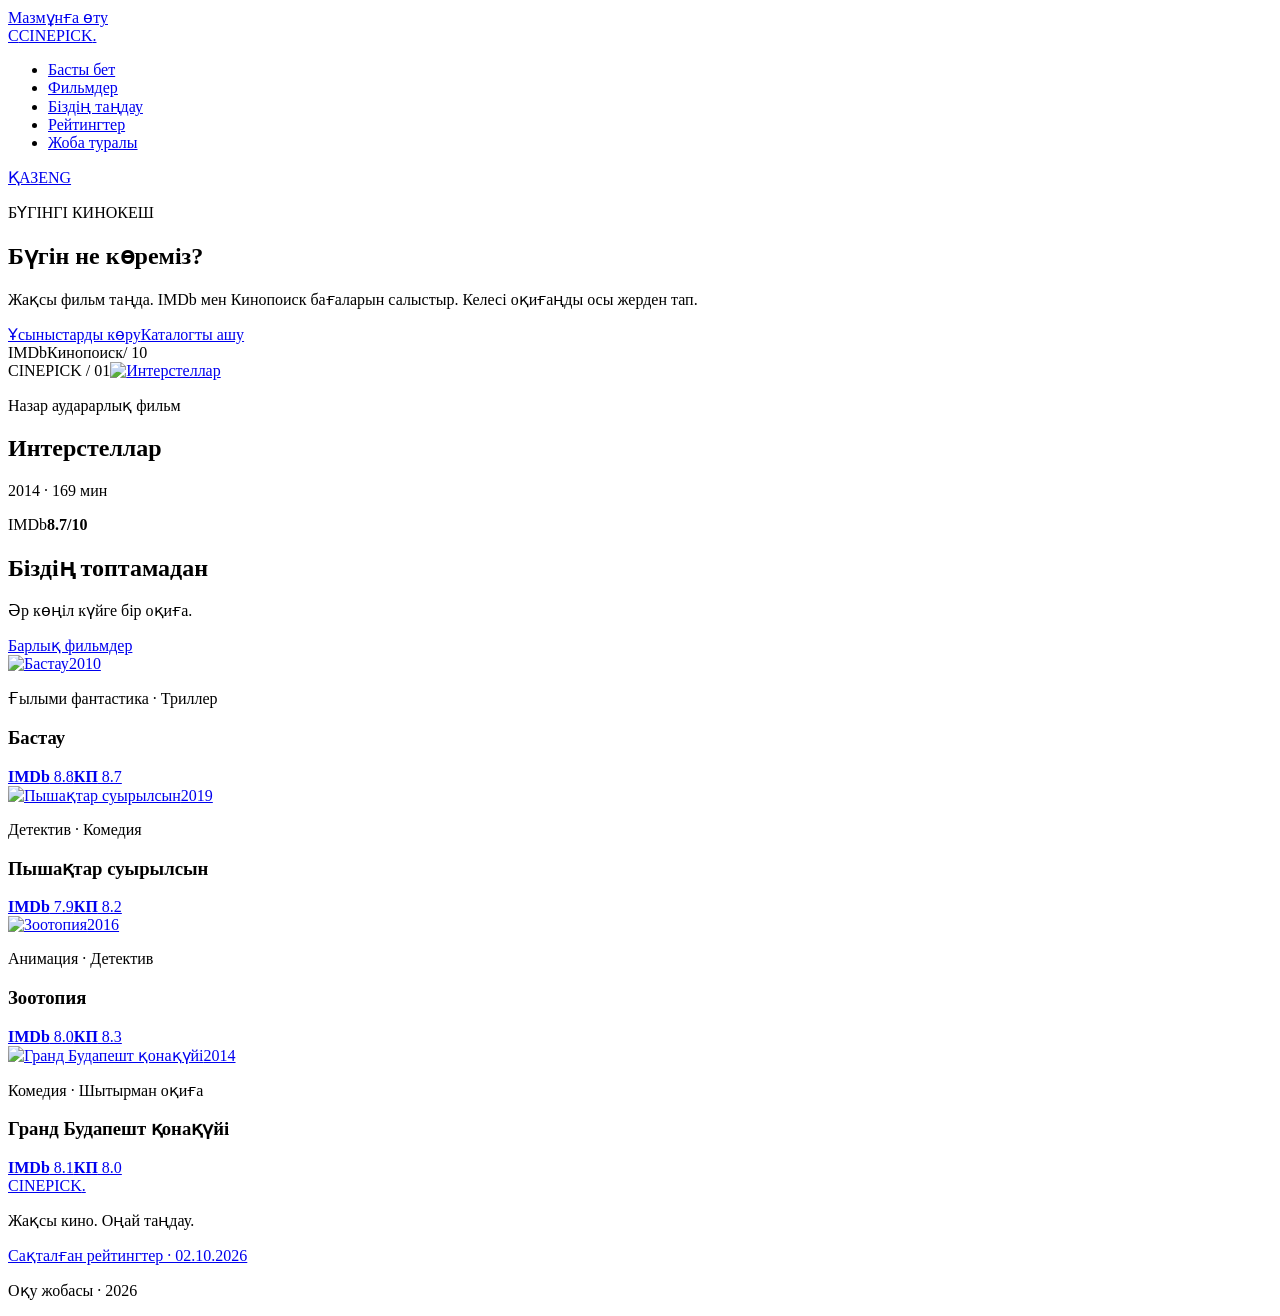
==== index.html @ 0476763d "index" ====
<!DOCTYPE html>
<html lang="kk" data-bs-theme="dark">
<head>
    <meta charset="UTF-8">
    <meta name="viewport" content="width=device-width, initial-scale=1.0">
    <meta name="description" content="Жақсы фильм таңда. IMDb мен Кинопоиск бағаларын салыстыр. Келесі оқиғаңды осы жерден тап.">
    <title>Басты бет — CinePick</title>
    <link rel="icon" type="image/svg+xml" href="data:image/svg+xml,%3Csvg xmlns=%22http://www.w3.org/2000/svg%22 viewBox=%220 0 40 40%22%3E%3Crect width=%2240%22 height=%2240%22 rx=%228%22 fill=%22%23f5cc3b%22/%3E%3Cpath d=%22M27 11H13v18h14M18 16h9M18 24h9%22 fill=%22none%22 stroke=%22%2314171b%22 stroke-width=%224%22/%3E%3C/svg%3E">
    <link rel="stylesheet" href="vendor/bootstrap.min.css">
    <link rel="stylesheet" href="css/style.css">
    <link rel="alternate" hreflang="kk" href="index.html">
    <link rel="alternate" hreflang="en" href="index-en.html">
</head>
<body>
    <a class="skip-link" href="#main">Мазмұнға өту</a>
    <header class="site-header">
        <nav class="container nav-shell" aria-label="Негізгі мәзір">
            <a class="brand" href="index.html"><span class="brand-symbol" aria-hidden="true">C</span>CINEPICK<span class="brand-dot">.</span></a>
            <ul class="nav-links">
                <li><a href="index.html" aria-current="page">Басты бет</a></li>
                    <li><a href="movies.html">Фильмдер</a></li>
                    <li><a href="picks.html">Біздің таңдау</a></li>
                    <li><a href="ratings.html">Рейтингтер</a></li>
                    <li><a href="about.html">Жоба туралы</a></li>
            </ul>
            <div class="language-switch" aria-label="Тіл"><a href="index.html" lang="kk" hreflang="kk" aria-current="true">ҚАЗ</a><a href="index-en.html" lang="en" hreflang="en">ENG</a></div>
        </nav>
    </header>
    <main id="main" class="container">
        <section class="home-hero row g-0 align-items-stretch">
            <div class="col-lg-6 hero-copy">
                <p class="eyebrow">БҮГІНГІ КИНОКЕШ</p><h1>Бүгін не көреміз?</h1><p class="hero-description">Жақсы фильм таңда. IMDb мен Кинопоиск бағаларын салыстыр. Келесі оқиғаңды осы жерден тап.</p>
                <div class="d-flex flex-wrap gap-3"><a class="btn btn-accent" href="picks.html">Ұсыныстарды көру</a><a class="btn btn-outline" href="movies.html">Каталогты ашу</a></div>
                <div class="hero-sources"><span class="imdb-word">IMDb</span><span class="separator"></span><span class="kp-word">Кинопоиск</span><span class="source-caption">/ 10</span></div>
            </div>
            <div class="col-lg-6 spotlight"><div class="spotlight-glow"></div><span class="vertical-note">CINEPICK / 01</span><a href="movies.html#film-tt0816692" class="spotlight-poster"><img src="assets/posters/tt0816692.jpg" alt="Интерстеллар" width="400" height="600"></a><div class="spotlight-caption"><div><p class="eyebrow">Назар аударарлық фильм</p><h2>Интерстеллар</h2><p>2014 · 169 мин</p></div><div class="spotlight-score"><span class="imdb-word">IMDb</span><strong>8.7<span>/10</span></strong></div></div></div>
        </section>
        <section class="section-space"><div class="section-heading"><div><h2>Біздің топтамадан</h2><p class="muted">Әр көңіл күйге бір оқиға.</p></div><a class="text-link" href="movies.html">Барлық фильмдер</a></div><div class="movie-grid home-grid"><article class="movie-card genre-scifi genre-thriller" id="film-tt1375666">
                <a class="poster-link" href="movies.html#film-tt1375666"><img src="assets/posters/tt1375666.jpg" alt="Бастау" width="400" height="600" loading="lazy"><span class="poster-year">2010</span></a>
                <div class="card-body">
                    <p class="movie-genre">Ғылыми фантастика · Триллер</p>
                    <h3>Бастау</h3>
                    <div class="card-ratings"><a href="https://www.imdb.com/title/tt1375666/" target="_blank" rel="noopener noreferrer"><b class="imdb-word">IMDb</b> 8.8</a><a href="https://www.kinopoisk.ru/film/447301/" target="_blank" rel="noopener noreferrer"><b class="kp-word">КП</b> 8.7</a></div>
                </div>
            </article><article class="movie-card genre-mystery genre-comedy" id="film-tt8946378">
                <a class="poster-link" href="movies.html#film-tt8946378"><img src="assets/posters/tt8946378.jpg" alt="Пышақтар суырылсын" width="400" height="600" loading="lazy"><span class="poster-year">2019</span></a>
                <div class="card-body">
                    <p class="movie-genre">Детектив · Комедия</p>
                    <h3>Пышақтар суырылсын</h3>
                    <div class="card-ratings"><a href="https://www.imdb.com/title/tt8946378/" target="_blank" rel="noopener noreferrer"><b class="imdb-word">IMDb</b> 7.9</a><a href="https://www.kinopoisk.ru/film/1188529/" target="_blank" rel="noopener noreferrer"><b class="kp-word">КП</b> 8.2</a></div>
                </div>
            </article><article class="movie-card genre-animation genre-mystery" id="film-tt2948356">
                <a class="poster-link" href="movies.html#film-tt2948356"><img src="assets/posters/tt2948356.jpg" alt="Зоотопия" width="400" height="600" loading="lazy"><span class="poster-year">2016</span></a>
                <div class="card-body">
                    <p class="movie-genre">Анимация · Детектив</p>
                    <h3>Зоотопия</h3>
                    <div class="card-ratings"><a href="https://www.imdb.com/title/tt2948356/" target="_blank" rel="noopener noreferrer"><b class="imdb-word">IMDb</b> 8.0</a><a href="https://www.kinopoisk.ru/film/775276/" target="_blank" rel="noopener noreferrer"><b class="kp-word">КП</b> 8.3</a></div>
                </div>
            </article><article class="movie-card genre-comedy genre-adventure" id="film-tt2278388">
                <a class="poster-link" href="movies.html#film-tt2278388"><img src="assets/posters/tt2278388.jpg" alt="Гранд Будапешт қонақүйі" width="400" height="600" loading="lazy"><span class="poster-year">2014</span></a>
                <div class="card-body">
                    <p class="movie-genre">Комедия · Шытырман оқиға</p>
                    <h3>Гранд Будапешт қонақүйі</h3>
                    <div class="card-ratings"><a href="https://www.imdb.com/title/tt2278388/" target="_blank" rel="noopener noreferrer"><b class="imdb-word">IMDb</b> 8.1</a><a href="https://www.kinopoisk.ru/film/683999/" target="_blank" rel="noopener noreferrer"><b class="kp-word">КП</b> 8.0</a></div>
                </div>
            </article></div></section>
    </main>
    <footer class="site-footer"><div class="container footer-inner"><div><a href="index.html" class="brand footer-brand">CINEPICK<span class="brand-dot">.</span></a><p>Жақсы кино. Оңай таңдау.</p></div><div class="footer-meta"><a href="about.html#sources">Сақталған рейтингтер · 02.10.2026</a><p>Оқу жобасы · 2026</p></div></div></footer>
</body>
</html>
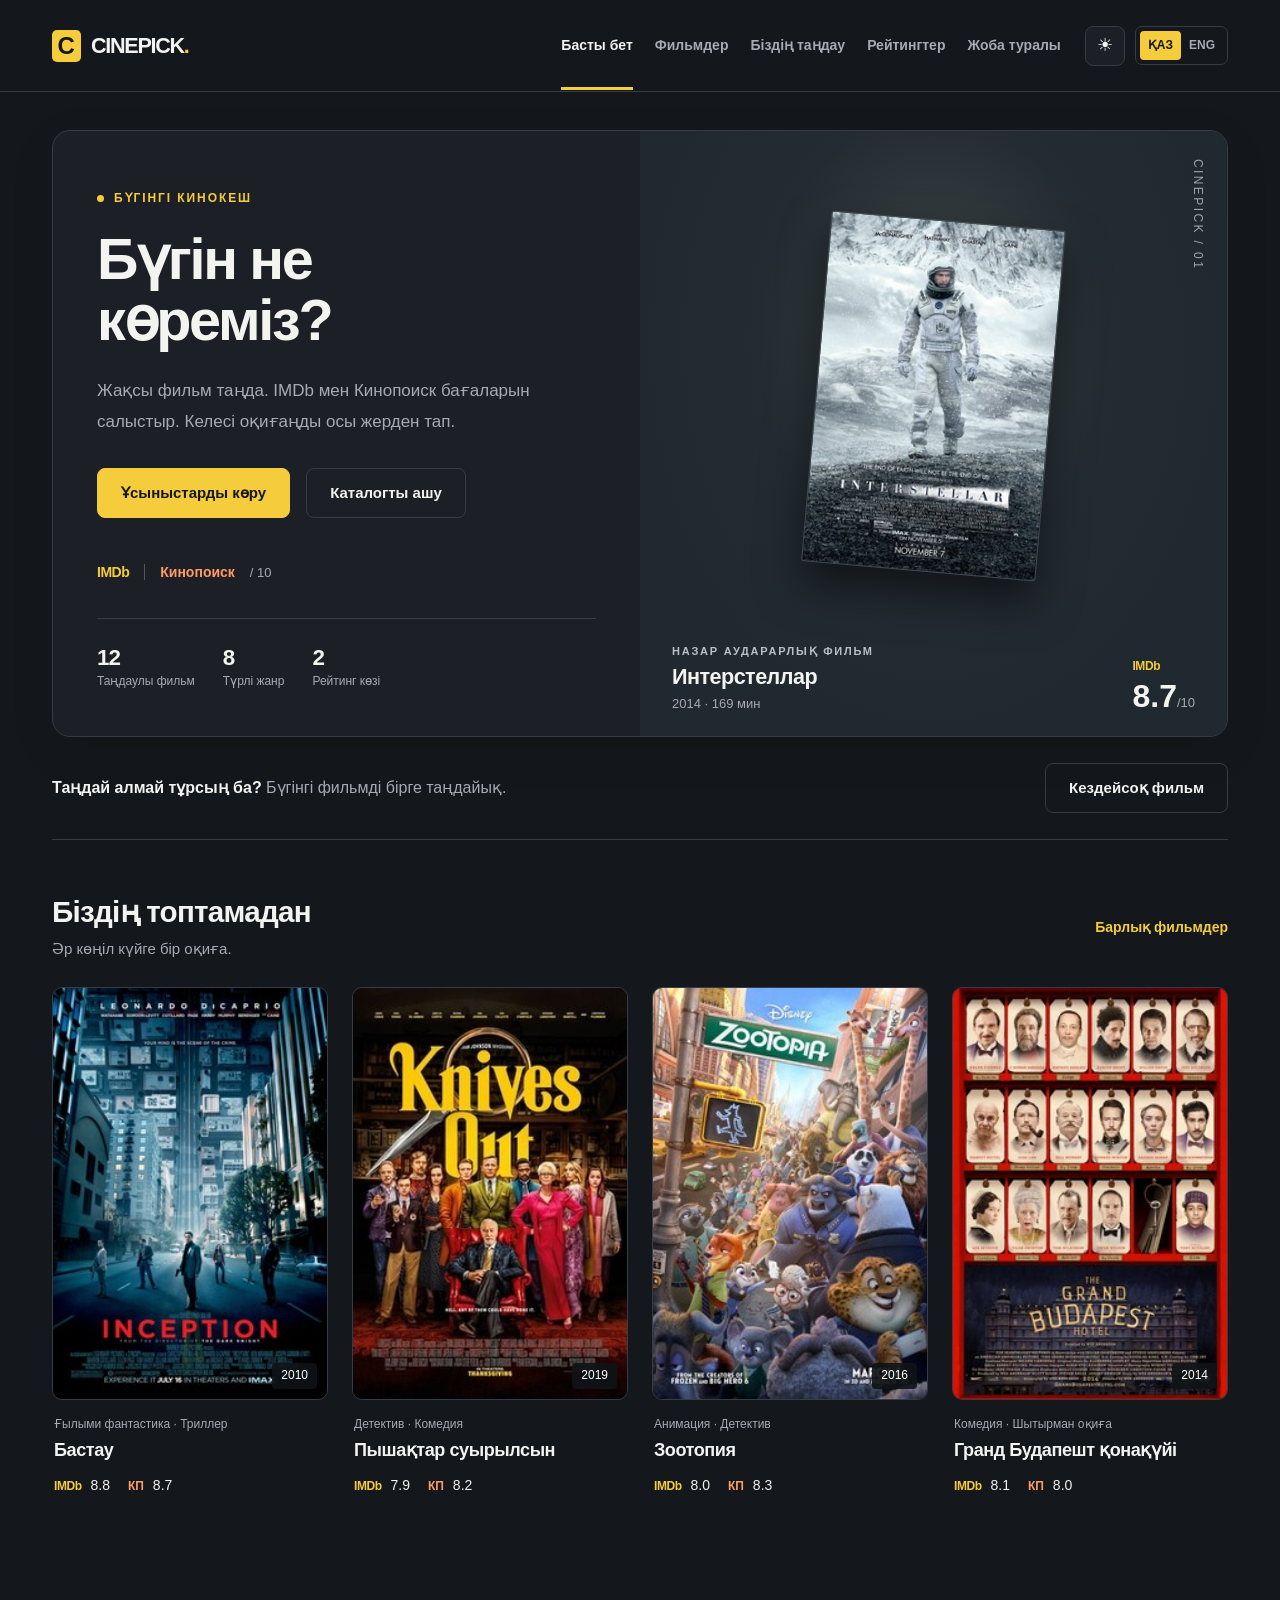
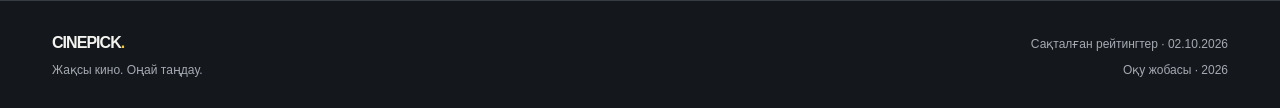
==== commit 96e64df7: "change" ====
--- a/index.html
+++ b/index.html
@@ -1,70 +1,80 @@
 <!DOCTYPE html>
-<html lang="kk" data-bs-theme="dark">
+
+<html data-bs-theme="dark" lang="kk">
 <head>
-    <meta charset="UTF-8">
-    <meta name="viewport" content="width=device-width, initial-scale=1.0">
-    <meta name="description" content="Жақсы фильм таңда. IMDb мен Кинопоиск бағаларын салыстыр. Келесі оқиғаңды осы жерден тап.">
-    <title>Басты бет — CinePick</title>
-    <link rel="icon" type="image/svg+xml" href="data:image/svg+xml,%3Csvg xmlns=%22http://www.w3.org/2000/svg%22 viewBox=%220 0 40 40%22%3E%3Crect width=%2240%22 height=%2240%22 rx=%228%22 fill=%22%23f5cc3b%22/%3E%3Cpath d=%22M27 11H13v18h14M18 16h9M18 24h9%22 fill=%22none%22 stroke=%22%2314171b%22 stroke-width=%224%22/%3E%3C/svg%3E">
-    <link rel="stylesheet" href="vendor/bootstrap.min.css">
-    <link rel="stylesheet" href="css/style.css">
-    <link rel="alternate" hreflang="kk" href="index.html">
-    <link rel="alternate" hreflang="en" href="index-en.html">
+<meta charset="utf-8"/>
+<meta content="width=device-width, initial-scale=1.0" name="viewport"/>
+<meta content="Жақсы фильм таңда. IMDb мен Кинопоиск бағаларын салыстыр. Келесі оқиғаңды осы жерден тап." name="description"/>
+<title>Басты бет — CinePick</title>
+<link href="data:image/svg+xml,%3Csvg xmlns=%22http://www.w3.org/2000/svg%22 viewBox=%220 0 40 40%22%3E%3Crect width=%2240%22 height=%2240%22 rx=%228%22 fill=%22%23f5cc3b%22/%3E%3Cpath d=%22M27 11H13v18h14M18 16h9M18 24h9%22 fill=%22none%22 stroke=%22%2314171b%22 stroke-width=%224%22/%3E%3C/svg%3E" rel="icon" type="image/svg+xml"/>
+<link href="index.html" hreflang="kk" rel="alternate"/>
+<link href="index-en.html" hreflang="en" rel="alternate"/>
+<link href="vendor/bootstrap.min.css" rel="stylesheet"/>
+<link href="css/style.css" rel="stylesheet"/>
+<link href="css/endterm.css" rel="stylesheet"/>
 </head>
 <body>
-    <a class="skip-link" href="#main">Мазмұнға өту</a>
-    <header class="site-header">
-        <nav class="container nav-shell" aria-label="Негізгі мәзір">
-            <a class="brand" href="index.html"><span class="brand-symbol" aria-hidden="true">C</span>CINEPICK<span class="brand-dot">.</span></a>
-            <ul class="nav-links">
-                <li><a href="index.html" aria-current="page">Басты бет</a></li>
-                    <li><a href="movies.html">Фильмдер</a></li>
-                    <li><a href="picks.html">Біздің таңдау</a></li>
-                    <li><a href="ratings.html">Рейтингтер</a></li>
-                    <li><a href="about.html">Жоба туралы</a></li>
-            </ul>
-            <div class="language-switch" aria-label="Тіл"><a href="index.html" lang="kk" hreflang="kk" aria-current="true">ҚАЗ</a><a href="index-en.html" lang="en" hreflang="en">ENG</a></div>
-        </nav>
-    </header>
-    <main id="main" class="container">
-        <section class="home-hero row g-0 align-items-stretch">
-            <div class="col-lg-6 hero-copy">
-                <p class="eyebrow">БҮГІНГІ КИНОКЕШ</p><h1>Бүгін не көреміз?</h1><p class="hero-description">Жақсы фильм таңда. IMDb мен Кинопоиск бағаларын салыстыр. Келесі оқиғаңды осы жерден тап.</p>
-                <div class="d-flex flex-wrap gap-3"><a class="btn btn-accent" href="picks.html">Ұсыныстарды көру</a><a class="btn btn-outline" href="movies.html">Каталогты ашу</a></div>
-                <div class="hero-sources"><span class="imdb-word">IMDb</span><span class="separator"></span><span class="kp-word">Кинопоиск</span><span class="source-caption">/ 10</span></div>
-            </div>
-            <div class="col-lg-6 spotlight"><div class="spotlight-glow"></div><span class="vertical-note">CINEPICK / 01</span><a href="movies.html#film-tt0816692" class="spotlight-poster"><img src="assets/posters/tt0816692.jpg" alt="Интерстеллар" width="400" height="600"></a><div class="spotlight-caption"><div><p class="eyebrow">Назар аударарлық фильм</p><h2>Интерстеллар</h2><p>2014 · 169 мин</p></div><div class="spotlight-score"><span class="imdb-word">IMDb</span><strong>8.7<span>/10</span></strong></div></div></div>
-        </section>
-        <section class="section-space"><div class="section-heading"><div><h2>Біздің топтамадан</h2><p class="muted">Әр көңіл күйге бір оқиға.</p></div><a class="text-link" href="movies.html">Барлық фильмдер</a></div><div class="movie-grid home-grid"><article class="movie-card genre-scifi genre-thriller" id="film-tt1375666">
-                <a class="poster-link" href="movies.html#film-tt1375666"><img src="assets/posters/tt1375666.jpg" alt="Бастау" width="400" height="600" loading="lazy"><span class="poster-year">2010</span></a>
-                <div class="card-body">
-                    <p class="movie-genre">Ғылыми фантастика · Триллер</p>
-                    <h3>Бастау</h3>
-                    <div class="card-ratings"><a href="https://www.imdb.com/title/tt1375666/" target="_blank" rel="noopener noreferrer"><b class="imdb-word">IMDb</b> 8.8</a><a href="https://www.kinopoisk.ru/film/447301/" target="_blank" rel="noopener noreferrer"><b class="kp-word">КП</b> 8.7</a></div>
-                </div>
-            </article><article class="movie-card genre-mystery genre-comedy" id="film-tt8946378">
-                <a class="poster-link" href="movies.html#film-tt8946378"><img src="assets/posters/tt8946378.jpg" alt="Пышақтар суырылсын" width="400" height="600" loading="lazy"><span class="poster-year">2019</span></a>
-                <div class="card-body">
-                    <p class="movie-genre">Детектив · Комедия</p>
-                    <h3>Пышақтар суырылсын</h3>
-                    <div class="card-ratings"><a href="https://www.imdb.com/title/tt8946378/" target="_blank" rel="noopener noreferrer"><b class="imdb-word">IMDb</b> 7.9</a><a href="https://www.kinopoisk.ru/film/1188529/" target="_blank" rel="noopener noreferrer"><b class="kp-word">КП</b> 8.2</a></div>
-                </div>
-            </article><article class="movie-card genre-animation genre-mystery" id="film-tt2948356">
-                <a class="poster-link" href="movies.html#film-tt2948356"><img src="assets/posters/tt2948356.jpg" alt="Зоотопия" width="400" height="600" loading="lazy"><span class="poster-year">2016</span></a>
-                <div class="card-body">
-                    <p class="movie-genre">Анимация · Детектив</p>
-                    <h3>Зоотопия</h3>
-                    <div class="card-ratings"><a href="https://www.imdb.com/title/tt2948356/" target="_blank" rel="noopener noreferrer"><b class="imdb-word">IMDb</b> 8.0</a><a href="https://www.kinopoisk.ru/film/775276/" target="_blank" rel="noopener noreferrer"><b class="kp-word">КП</b> 8.3</a></div>
-                </div>
-            </article><article class="movie-card genre-comedy genre-adventure" id="film-tt2278388">
-                <a class="poster-link" href="movies.html#film-tt2278388"><img src="assets/posters/tt2278388.jpg" alt="Гранд Будапешт қонақүйі" width="400" height="600" loading="lazy"><span class="poster-year">2014</span></a>
-                <div class="card-body">
-                    <p class="movie-genre">Комедия · Шытырман оқиға</p>
-                    <h3>Гранд Будапешт қонақүйі</h3>
-                    <div class="card-ratings"><a href="https://www.imdb.com/title/tt2278388/" target="_blank" rel="noopener noreferrer"><b class="imdb-word">IMDb</b> 8.1</a><a href="https://www.kinopoisk.ru/film/683999/" target="_blank" rel="noopener noreferrer"><b class="kp-word">КП</b> 8.0</a></div>
-                </div>
-            </article></div></section>
-    </main>
-    <footer class="site-footer"><div class="container footer-inner"><div><a href="index.html" class="brand footer-brand">CINEPICK<span class="brand-dot">.</span></a><p>Жақсы кино. Оңай таңдау.</p></div><div class="footer-meta"><a href="about.html#sources">Сақталған рейтингтер · 02.10.2026</a><p>Оқу жобасы · 2026</p></div></div></footer>
+<a class="skip-link" href="#main">Мазмұнға өту</a>
+<header class="site-header">
+<nav aria-label="Негізгі мәзір" class="container nav-shell">
+<a class="brand" href="index.html"><span aria-hidden="true" class="brand-symbol">C</span>CINEPICK<span class="brand-dot">.</span></a>
+<ul class="nav-links" id="main-nav"><li><a aria-current="page" href="index.html">Басты бет</a></li>
+<li><a href="movies.html">Фильмдер</a></li>
+<li><a href="picks.html">Біздің таңдау</a></li>
+<li><a href="ratings.html">Рейтингтер</a></li>
+<li><a href="about.html">Жоба туралы</a></li></ul>
+<div class="nav-actions">
+<button aria-label="Тақырыпты ауыстыру" aria-pressed="false" class="theme-toggle" type="button">☀</button>
+<div aria-label="Тіл" class="language-switch"><a aria-current="true" href="index.html" hreflang="kk" lang="kk">ҚАЗ</a><a href="index-en.html" hreflang="en" lang="en">ENG</a></div>
+<button aria-controls="main-nav" aria-expanded="false" aria-label="Мәзірді ашу" class="menu-toggle" type="button"><svg aria-hidden="true" fill="none" stroke="currentColor" stroke-width="1.7" viewbox="0 0 24 24"><path d="M4 6h16M4 12h16M4 18h16"></path></svg></button>
+</div>
+</nav>
+</header>
+<main class="container" id="main">
+<section class="home-hero row g-0 align-items-stretch">
+<div class="col-lg-6 hero-copy">
+<p class="eyebrow hero-kicker">БҮГІНГІ КИНОКЕШ</p><h1>Бүгін не көреміз?</h1><p class="hero-description">Жақсы фильм таңда. IMDb мен Кинопоиск бағаларын салыстыр. Келесі оқиғаңды осы жерден тап.</p>
+<div class="d-flex flex-wrap gap-3"><a class="btn btn-accent" href="picks.html">Ұсыныстарды көру</a><a class="btn btn-outline" href="movies.html">Каталогты ашу</a></div>
+<div class="hero-sources"><span class="imdb-word">IMDb</span><span class="separator"></span><span class="kp-word">Кинопоиск</span><span class="source-caption">/ 10</span></div><div class="hero-stats"><div class="hero-stat"><strong>12</strong><span>Таңдаулы фильм</span></div><div class="hero-stat"><strong>8</strong><span>Түрлі жанр</span></div><div class="hero-stat"><strong>2</strong><span>Рейтинг көзі</span></div></div>
+</div>
+<div class="col-lg-6 spotlight"><div class="spotlight-glow"></div><span class="vertical-note">CINEPICK / 01</span><a class="spotlight-poster" href="movies.html#film-tt0816692"><img alt="Интерстеллар" height="600" src="assets/posters/tt0816692.jpg" width="400"/></a><div aria-live="polite" class="spotlight-caption"><div><p class="eyebrow">Назар аударарлық фильм</p><h2>Интерстеллар</h2><p class="spotlight-meta">2014 · 169 мин</p></div><div class="spotlight-score"><span class="imdb-word">IMDb</span><strong>8.7<span>/10</span></strong></div></div></div>
+</section><section aria-label="Жылдам таңдау" class="home-toolbar"><p><strong>Таңдай алмай тұрсың ба?</strong> Бүгінгі фильмді бірге таңдайық.</p><button class="btn btn-outline" id="surprise-me" type="button">Кездейсоқ фильм</button></section>
+<section class="section-space"><div class="section-heading"><div><h2>Біздің топтамадан</h2><p class="muted">Әр көңіл күйге бір оқиға.</p></div><a class="text-link" href="movies.html">Барлық фильмдер</a></div><div class="movie-grid home-grid"><article class="movie-card genre-scifi genre-thriller" id="film-tt1375666">
+<a class="poster-link" href="movies.html#film-tt1375666"><img alt="Бастау" height="600" loading="lazy" src="assets/posters/tt1375666.jpg" width="400"/><span class="poster-year">2010</span></a>
+<div class="card-body">
+<p class="movie-genre">Ғылыми фантастика · Триллер</p>
+<h3>Бастау</h3>
+<div class="card-ratings"><a href="https://www.imdb.com/title/tt1375666/" rel="noopener noreferrer" target="_blank"><b class="imdb-word">IMDb</b> 8.8</a><a href="https://www.kinopoisk.ru/film/447301/" rel="noopener noreferrer" target="_blank"><b class="kp-word">КП</b> 8.7</a></div>
+</div>
+</article><article class="movie-card genre-mystery genre-comedy" id="film-tt8946378">
+<a class="poster-link" href="movies.html#film-tt8946378"><img alt="Пышақтар суырылсын" height="600" loading="lazy" src="assets/posters/tt8946378.jpg" width="400"/><span class="poster-year">2019</span></a>
+<div class="card-body">
+<p class="movie-genre">Детектив · Комедия</p>
+<h3>Пышақтар суырылсын</h3>
+<div class="card-ratings"><a href="https://www.imdb.com/title/tt8946378/" rel="noopener noreferrer" target="_blank"><b class="imdb-word">IMDb</b> 7.9</a><a href="https://www.kinopoisk.ru/film/1188529/" rel="noopener noreferrer" target="_blank"><b class="kp-word">КП</b> 8.2</a></div>
+</div>
+</article><article class="movie-card genre-animation genre-mystery" id="film-tt2948356">
+<a class="poster-link" href="movies.html#film-tt2948356"><img alt="Зоотопия" height="600" loading="lazy" src="assets/posters/tt2948356.jpg" width="400"/><span class="poster-year">2016</span></a>
+<div class="card-body">
+<p class="movie-genre">Анимация · Детектив</p>
+<h3>Зоотопия</h3>
+<div class="card-ratings"><a href="https://www.imdb.com/title/tt2948356/" rel="noopener noreferrer" target="_blank"><b class="imdb-word">IMDb</b> 8.0</a><a href="https://www.kinopoisk.ru/film/775276/" rel="noopener noreferrer" target="_blank"><b class="kp-word">КП</b> 8.3</a></div>
+</div>
+</article><article class="movie-card genre-comedy genre-adventure" id="film-tt2278388">
+<a class="poster-link" href="movies.html#film-tt2278388"><img alt="Гранд Будапешт қонақүйі" height="600" loading="lazy" src="assets/posters/tt2278388.jpg" width="400"/><span class="poster-year">2014</span></a>
+<div class="card-body">
+<p class="movie-genre">Комедия · Шытырман оқиға</p>
+<h3>Гранд Будапешт қонақүйі</h3>
+<div class="card-ratings"><a href="https://www.imdb.com/title/tt2278388/" rel="noopener noreferrer" target="_blank"><b class="imdb-word">IMDb</b> 8.1</a><a href="https://www.kinopoisk.ru/film/683999/" rel="noopener noreferrer" target="_blank"><b class="kp-word">КП</b> 8.0</a></div>
+</div>
+</article></div></section>
+</main>
+<footer class="site-footer"><div class="container footer-inner"><div><a class="brand footer-brand" href="index.html">CINEPICK<span class="brand-dot">.</span></a><p>Жақсы кино. Оңай таңдау.</p></div><div class="footer-meta"><a href="about.html#sources">Сақталған рейтингтер · 02.10.2026</a><p>Оқу жобасы · 2026</p></div></div></footer>
+<div aria-atomic="true" aria-live="polite" class="toast-area" role="status"></div>
+<script defer="" src="vendor/jquery-3.7.1.min.js"></script>
+<script defer="" src="vendor/bootstrap.bundle.min.js"></script>
+<script defer="" src="js/data.js"></script>
+<script defer="" src="js/app.js"></script>
+<script defer="" src="js/home.js"></script>
 </body>
 </html>
--- a/css/style.css
+++ b/css/style.css
@@ -0,0 +1,296 @@
+:root {
+    --bg: #14171b;
+    --panel: #1c2026;
+    --surface: #232830;
+    --line: #363c44;
+    --text: #f3f3f0;
+    --muted: #a5aab3;
+    --accent: #f5cc3b;
+    --orange: #ff9c65;
+    --radius: 12px;
+}
+*, *::before, *::after { box-sizing: border-box; }
+html { scroll-behavior: smooth; }
+body {
+    margin: 0;
+    background: var(--bg);
+    color: var(--text);
+    font: 400 16px/1.65 Arial, Helvetica, sans-serif;
+    -webkit-font-smoothing: antialiased;
+}
+body, button, input, select { font-family: Arial, Helvetica, sans-serif; }
+a { color: inherit; text-decoration: none; }
+a:hover { color: var(--accent); }
+button, a, input, select { -webkit-tap-highlight-color: transparent; }
+button { cursor: pointer; }
+button:focus-visible, a:focus-visible, input:focus-visible, select:focus-visible {
+    outline: 3px solid var(--accent);
+    outline-offset: 5px;
+}
+h1, h2, h3, p { margin-top: 0; }
+h1 { font-size: clamp(2.25rem, 4.2vw, 3.65rem); line-height: 1.13; font-weight: 800; letter-spacing: -0.04em; }
+h2 { font-size: 1.7rem; line-height: 1.25; font-weight: 700; letter-spacing: -0.025em; }
+h3 { font-size: 1.13rem; line-height: 1.4; font-weight: 700; }
+img { max-width: 100%; display: block; }
+.container { max-width: 1240px; padding-left: 32px; padding-right: 32px; }
+.muted { color: var(--muted); }
+.eyebrow { font-size: .75rem; font-weight: 700; letter-spacing: .16em; text-transform: uppercase; color: var(--accent); margin-bottom: 20px; }
+.small, .footnote { font-size: .875rem; }
+.footnote { color: var(--muted); }
+.footnote a { color: var(--text); text-decoration: underline; text-underline-offset: 4px; }
+.skip-link { position: fixed; top: -100px; left: 20px; z-index: 20; padding: 10px 20px; background: var(--accent); color: var(--bg); }
+.skip-link:focus { top: 10px; }
+/* 2. Flexbox navigation: repeated on all five HTML pages */
+.site-header { border-bottom: 1px solid var(--line); background: var(--bg); }
+.nav-shell { display: flex; align-items: center; min-height: 91px; gap: 32px; }
+.brand { display: inline-flex; align-items: center; color: var(--text); font-size: 1.35rem; font-weight: 900; letter-spacing: -.06em; white-space: nowrap; }
+.brand-symbol { display: inline-flex; align-items: center; justify-content: center; width: 29px; height: 32px; background: var(--accent); color: var(--bg); font-size: 1.5rem; font-weight: 900; margin-right: 10px; border-radius: 5px; letter-spacing: -.1em; padding-right: 3px; }
+.brand-dot { color: var(--accent); }
+.nav-links { display: flex; align-items: center; justify-content: center; gap: 25px; margin: 0 0 0 auto; padding: 0; list-style: none; }
+.nav-links a { display: block; position: relative; padding: 32px 0; font-size: .875rem; font-weight: 600; color: var(--muted); white-space: nowrap; }
+.nav-links a:hover, .nav-links a[aria-current="page"] { color: var(--text); }
+.nav-links a[aria-current="page"]::after { content: ""; position: absolute; height: 3px; background: var(--accent); left: 0; right: 0; bottom: -1px; }
+.language-switch { display: inline-flex; padding: 4px; border: 1px solid var(--line); border-radius: 7px; margin-left: 8px; }
+.language-switch a { display: inline-block; background: none; border: 0; color: var(--muted); font-size: .75rem; font-weight: 700; padding: 5px 8px; border-radius: 4px; }
+.language-switch a[aria-current="true"] { color: var(--bg); background: var(--accent); }
+/* 3. Buttons, input fields and Bootstrap overrides */
+.btn { display: inline-flex; align-items: center; justify-content: center; gap: 10px; border-radius: 6px; min-height: 50px; padding: 12px 23px; font-size: .9375rem; font-weight: 700; line-height: 1.35; transition: background .18s, transform .18s; }
+.btn svg { width: 21px; height: 21px; flex-shrink: 0; }
+.btn-accent { background: var(--accent); color: var(--bg); border: 1px solid var(--accent); }
+.btn-accent:hover, .btn-accent:active { background: #ffda52 !important; color: var(--bg) !important; border-color: #ffda52 !important; transform: translateY(-1px); }
+.btn-outline { border: 1px solid #51565f; color: var(--text); background: transparent; }
+.btn-outline:hover { background: var(--surface); border-color: var(--muted); color: var(--text); }
+.text-link { border: 0; background: transparent; padding: 0; font-size: .875rem; font-weight: 600; color: var(--accent); text-underline-offset: 6px; }
+.text-link:hover { text-decoration: underline; color: #ffda52; }
+.form-label { display: block; font-size: .875rem; font-weight: 600; margin-bottom: 9px; color: #d7d9de; }
+.form-control, .form-select { background-color: var(--bg); color: var(--text); border: 1px solid #414650; border-radius: 6px; min-height: 47px; font-size: .9375rem; padding: 11px 14px; }
+.form-select { padding-right: 38px; }
+.form-control::placeholder { color: #9298a2; }
+.form-control:focus, .form-select:focus { background-color: var(--bg); color: var(--text); border-color: var(--accent); box-shadow: 0 0 0 3px #f5cc3b20; }
+.form-range::-webkit-slider-thumb { background: var(--accent); }
+.form-range::-moz-range-thumb { background: var(--accent); }
+.form-range::-webkit-slider-runnable-track { background: #404650; }
+.form-range::-moz-range-track { background: #404650; }
+.range-label { display: flex; justify-content: space-between; align-items: center; gap: 8px; }
+.range-label output { color: var(--accent); font-weight: 700; }
+/* 4. Home: Bootstrap columns and a poster-led feature */
+.home-hero { margin-top: 38px; border: 1px solid var(--line); border-radius: var(--radius); overflow: hidden; background: var(--panel); }
+.hero-copy { padding: 65px 44px 55px; display: flex; flex-direction: column; justify-content: center; }
+.hero-copy h1 { max-width: 460px; margin-bottom: 24px; }
+.hero-description { color: #b6bbc4; font-size: 1.0625rem; line-height: 1.85; max-width: 470px; margin-bottom: 30px; }
+.hero-sources { display: flex; align-items: center; gap: 15px; margin-top: 43px; font-size: .875rem; }
+.imdb-word { font-weight: 800; color: var(--accent); letter-spacing: -.035em; }
+.kp-word { font-weight: 700; color: var(--orange); }
+.separator { height: 16px; width: 1px; background: #53585f; }
+.source-caption { color: var(--muted); font-size: .8125rem; }
+.spotlight { position: relative; min-height: 472px; background: #222931; isolation: isolate; display: flex; align-items: center; justify-content: center; padding: 29px 25px 104px; }
+.spotlight-glow { position: absolute; z-index: -1; inset: 0; background: radial-gradient(ellipse at 50% 45%, #61727666 0%, #2b333855 40%, #1c222800 73%); }
+.spotlight-poster { width: 220px; display: block; transform: rotate(5deg); box-shadow: 0 22px 44px #0008; border: 1px solid #7b838c55; transition: transform .25s; }
+.spotlight-poster:hover { transform: rotate(0); }
+.spotlight-poster img { aspect-ratio: 2/3; width: 100%; height: auto; object-fit: cover; }
+.vertical-note { position: absolute; top: 28px; right: 20px; writing-mode: vertical-rl; font-size: .75rem; letter-spacing: .2em; color: #9aa5ae; }
+.spotlight-caption { position: absolute; display: flex; justify-content: space-between; align-items: flex-end; gap: 14px; left: 32px; right: 32px; bottom: 21px; }
+.spotlight-caption .eyebrow { margin-bottom: 4px; font-size: .6875rem; color: #b9c1c8; }
+.spotlight-caption h2 { font-size: 1.35rem; margin-bottom: 2px; }
+.spotlight-caption p:last-child { font-size: .8125rem; color: var(--muted); margin: 0; }
+.spotlight-caption p span { padding: 0 4px; }
+.spotlight-score > span { font-size: .75rem; }
+.spotlight-score strong { display: block; font-size: 2rem; line-height: 1.15; }
+.spotlight-score strong span { font-size: .8125rem; font-weight: 400; color: var(--muted); }
+/* 5. CSS Grid cards */
+.section-space { padding: 54px 0; }
+.section-heading { display: flex; justify-content: space-between; align-items: center; gap: 20px; margin-bottom: 25px; }
+.section-heading h2 { margin-bottom: 6px; }
+.section-heading p { margin: 0; font-size: .9375rem; }
+.movie-grid { display: grid; grid-template-columns: repeat(4, minmax(0, 1fr)); gap: 32px 24px; padding-bottom: 35px; }
+.movie-card { min-width: 0; }
+.poster-link { display: block; position: relative; overflow: hidden; border-radius: 8px; background: var(--surface); }
+.poster-link img { width: 100%; height: auto; aspect-ratio: 2/3; object-fit: cover; transition: transform .25s; }
+.poster-link:hover img { transform: scale(1.035); }
+.poster-year { position: absolute; right: 10px; bottom: 10px; color: #fff; font-size: .75rem; padding: 3px 9px; border-radius: 4px; background: #101317e8; }
+.movie-card .card-body { padding-top: 15px; }
+.movie-genre { color: var(--muted); margin-bottom: 4px; font-size: .75rem; }
+.movie-card h3 { margin-bottom: 10px; min-height: 1.4em; }
+.card-ratings { display: flex; gap: 18px; color: #e9e9e5; font-size: .875rem; }
+.card-ratings b { font-size: .75rem; margin-right: 5px; }
+/* 6. Catalogue, filter form and movie result */
+.page-heading { padding: 49px 0 30px; }
+.page-heading .eyebrow { margin-bottom: 12px; }
+.page-heading h1 { font-size: clamp(2.1rem, 3.5vw, 3rem); margin-bottom: 14px; }
+.page-heading > p:last-child { color: var(--muted); margin-bottom: 0; }
+.catalog-tools { padding: 21px 10px 26px; margin: 5px 0 0; border: 1px solid var(--line); border-radius: var(--radius); background: var(--panel); }
+.results-line { display: flex; justify-content: space-between; align-items: center; padding: 21px 0; font-size: .875rem; color: var(--muted); }
+.results-line p { margin: 0; }
+.picker-layout { display: grid; grid-template-columns: 300px minmax(0, 1fr); gap: 24px; padding-bottom: 58px; align-items: start; }
+.filter-panel { background: var(--panel); border: 1px solid var(--line); border-radius: var(--radius); padding: 25px; }
+.filter-panel h2 { font-size: 1.1rem; line-height: 1.45; margin-bottom: 24px; }
+.filter-bottom { display: flex; align-items: center; justify-content: space-between; margin-top: 18px; gap: 10px; color: var(--muted); font-size: .75rem; }
+.filter-bottom button { font-size: .75rem; }
+.pick-result { background: var(--panel); border: 1px solid var(--line); border-radius: var(--radius); padding: 29px; display: grid; grid-template-columns: minmax(150px, .9fr) minmax(0, 1.15fr); gap: 29px; align-items: start; min-height: 475px; }
+.result-poster { position: relative; }
+.result-poster img { width: 100%; height: auto; aspect-ratio: 2/3; object-fit: cover; border-radius: 6px; box-shadow: 0 12px 25px #0005; }
+.result-copy .eyebrow { font-size: .6875rem; margin: 0 0 13px; }
+.result-copy h2 { font-size: clamp(1.6rem, 2.45vw, 2.3rem); margin-bottom: 8px; overflow-wrap: break-word; }
+.original-title { margin-bottom: 15px; font-size: .875rem; color: var(--muted); }
+.movie-meta { display: flex; flex-wrap: wrap; gap: 5px 10px; font-size: .8125rem; color: var(--muted); margin: 0 0 20px; }
+.genre-tags { display: flex; flex-wrap: wrap; gap: 7px; margin-bottom: 18px; }
+.genre-tag { border: 1px solid #454b54; border-radius: 4px; padding: 2px 8px; font-size: .75rem; color: #c4c8ce; }
+.movie-plot { font-size: .9375rem; color: #c0c4cb; line-height: 1.8; margin-bottom: 20px; }
+.director-line { font-size: .8125rem; color: var(--muted); }
+.director-line strong { color: #dbdde1; font-weight: 500; display: block; }
+.score-grid { display: grid; grid-template-columns: 1fr 1fr; gap: 10px; margin: 23px 0 20px; }
+.score-box { background: var(--bg); border: 1px solid var(--line); padding: 13px; border-radius: 6px; }
+.score-box > span { font-size: .8125rem; }
+.score-value { display: block; font-size: 1.85rem; line-height: 1.5; font-weight: 700; }
+.score-value small { font-size: .75rem; color: var(--muted); font-weight: 400; }
+.score-box .score-status { display: block; color: var(--muted); font-size: .6875rem; line-height: 1.45; }
+.result-links { display: flex; flex-wrap: wrap; gap: 8px 19px; font-size: .8125rem; }
+.result-links a { text-decoration: underline; text-underline-offset: 4px; }
+.empty-state { padding: 65px 25px; text-align: center; grid-column: 1 / -1; }
+.empty-state p { color: var(--muted); }
+.empty-state h2 { margin: 16px 0; }
+.empty-symbol { font-size: 2.7rem; font-weight: 300; color: var(--accent); }
+/* 7. Semantic rating table */
+.ratings-top { display: flex; justify-content: space-between; align-items: center; margin: 5px 0 24px; gap: 20px; }
+.snapshot-note { margin: 0; color: var(--muted); font-size: .8125rem; }
+.sort-control { display: flex; align-items: center; gap: 13px; font-size: .875rem; }
+.sort-control label { white-space: nowrap; }
+.sort-control select { width: 245px; }
+.rating-table-wrap { border: 1px solid var(--line); border-radius: var(--radius); background: var(--panel); }
+.rating-table { --bs-table-bg: transparent; --bs-table-color: var(--text); --bs-table-border-color: var(--line); margin: 0; vertical-align: middle; }
+.rating-table thead th { font-size: .8125rem; font-weight: 600; color: var(--muted); padding: 18px 20px; white-space: nowrap; }
+.rating-table td, .rating-table tbody th { padding: 14px 20px; font-size: .9375rem; }
+.rating-table tbody tr:last-child > * { border-bottom: 0; }
+.rating-table td:first-child { color: var(--muted); font-size: .8125rem; width: 50px; }
+.rating-table td:nth-child(4), .rating-table td:nth-child(5) { font-size: 1.0625rem; font-weight: 700; }
+.table-film { display: flex; align-items: center; gap: 16px; min-width: 260px; }
+.table-film img { width: 40px; height: 58px; border-radius: 3px; object-fit: cover; }
+.table-film small { display: block; color: var(--muted); font-size: .75rem; font-weight: 400; }
+.rating-table caption { color: var(--muted); padding: 14px 20px; font-size: .8125rem; border-top: 1px solid var(--line); }
+.rating-table-wrap + .footnote { margin-top: 18px; margin-bottom: 60px; }
+/* 8. About page */
+.about-intro { padding: 65px 0 40px; align-items: center; }
+.about-intro h1 { white-space: pre-line; font-size: clamp(2.1rem, 3.7vw, 3.4rem); line-height: 1.25; }
+.about-intro .hero-description { margin-top: 24px; max-width: 590px; }
+.about-mark { display: flex; justify-content: center; }
+.brand-seal { padding: 35px 48px; border: 1px solid #65614a; border-radius: var(--radius); transform: rotate(5deg); background: var(--panel); }
+.brand-seal > span { display: block; font-size: 4.5rem; font-weight: 900; line-height: .95; letter-spacing: -.08em; }
+.brand-seal small { display: block; color: var(--muted); font-size: .75rem; letter-spacing: .3em; margin-top: 24px; }
+.yellow-period { color: var(--accent); }
+.about-steps { border-top: 1px solid var(--line); }
+.about-steps h3 { margin: 18px 0 10px; }
+.about-steps p { color: var(--muted); padding-right: 25px; }
+.step-number { color: var(--accent); font-size: 1rem; font-family: monospace; }
+.source-section { padding: 40px 0 65px; border-top: 1px solid var(--line); }
+.source-section p { color: var(--muted); }
+.source-links { display: flex; flex-wrap: wrap; gap: 20px; font-size: .875rem; color: var(--accent); }
+.source-links a { text-decoration: underline; text-underline-offset: 5px; }
+/* 9. Footer */
+.site-footer { border-top: 1px solid var(--line); margin-top: 14px; }
+.footer-inner { display: flex; justify-content: space-between; align-items: center; gap: 20px; padding-top: 29px; padding-bottom: 27px; }
+.footer-brand { font-size: 1rem; }
+.site-footer p, .footer-meta a { color: var(--muted); font-size: .75rem; margin: 5px 0 0; }
+.footer-meta { text-align: right; }
+.footer-meta a:hover { color: var(--accent); }
+/* 10. Two explicit breakpoints: tablet and mobile */
+@media (max-width: 991px) {
+    .container { padding-left: 24px; padding-right: 24px; }
+    .nav-shell { gap: 18px; flex-wrap: wrap; padding-top: 17px; min-height: 80px; }
+    .nav-links { order: 3; width: 100%; flex-wrap: wrap; gap: 30px; justify-content: flex-start; }
+    .nav-links a { padding: 12px 0 16px; }
+    .language-switch { margin-left: auto; }
+    .hero-copy { padding: 42px; }
+    .hero-copy h1 { max-width: none; }
+    .hero-description { max-width: 580px; }
+    .spotlight { min-height: 430px; }
+    .spotlight-poster { width: 190px; }
+    .movie-grid { grid-template-columns: repeat(3, minmax(0, 1fr)); gap: 28px 18px; }
+    .home-grid { grid-template-columns: repeat(4, minmax(0, 1fr)); }
+    .picker-layout { grid-template-columns: 250px minmax(0, 1fr); gap: 18px; }
+    .filter-panel { padding: 20px; }
+    .pick-result { grid-template-columns: 1fr; padding: 23px; }
+    .result-poster img { max-width: 210px; margin: 0 auto; }
+    .result-copy h2 { font-size: 1.9rem; }
+    .about-mark { justify-content: flex-start; padding: 25px 12px; }
+    .brand-seal { transform: none; }
+}
+@media (max-width: 575px) {
+    .container { padding-left: 18px; padding-right: 18px; }
+    .nav-shell { min-height: 75px; padding-top: 17px; padding-bottom: 17px; gap: 12px; }
+    .brand { font-size: 1.08rem; }
+    .brand-symbol { width: 24px; height: 27px; font-size: 1.2rem; margin-right: 7px; }
+    .language-switch { margin-left: auto; }
+    .language-switch a { font-size: .6875rem; padding: 5px 6px; }
+    .nav-links { flex-wrap: wrap; gap: 4px 20px; }
+    .nav-links a { padding: 10px 0; }
+    .nav-links a[aria-current="page"]::after { bottom: 2px; }
+    .home-hero { margin-top: 22px; }
+    .hero-copy { padding: 33px 24px; }
+    .hero-copy h1 { font-size: 2.5rem; }
+    .hero-description { font-size: 1rem; }
+    .hero-copy .btn { flex: 1 1 auto; }
+    .hero-sources { margin-top: 28px; }
+    .spotlight { min-height: 400px; padding-bottom: 108px; }
+    .spotlight-poster { width: 175px; }
+    .spotlight-caption { left: 23px; right: 23px; }
+    .section-space { padding: 35px 0; }
+    .section-heading { align-items: flex-start; gap: 15px; }
+    .section-heading h2 { font-size: 1.4rem; }
+    .section-heading p { font-size: .8125rem; }
+    .section-heading .text-link { max-width: 90px; text-align: right; }
+    .movie-grid, .home-grid { grid-template-columns: repeat(2, minmax(0, 1fr)); gap: 28px 14px; }
+    .movie-card h3 { font-size: .9375rem; }
+    .card-ratings { gap: 10px; font-size: .8125rem; flex-wrap: wrap; }
+    .card-ratings b { margin-right: 3px; }
+    .page-heading { padding-top: 34px; }
+    .page-heading h1 { font-size: 2.2rem; }
+    .picker-layout { grid-template-columns: 1fr; padding-bottom: 30px; }
+    .filter-panel { padding: 23px; }
+    .pick-result { padding: 24px; }
+    .result-poster img { max-width: 230px; }
+    .result-copy h2 { font-size: 2rem; }
+    .ratings-top { flex-direction: column; align-items: flex-start; }
+    .sort-control { width: 100%; flex-wrap: wrap; }
+    .sort-control select { flex: 1; min-width: 180px; }
+    .rating-table thead th, .rating-table td, .rating-table tbody th { padding: 13px 14px; }
+    .about-intro { padding-top: 36px; }
+    .about-intro h1 { font-size: 2.2rem; }
+    .about-mark { display: none; }
+    .footer-inner { align-items: flex-start; flex-direction: column; }
+    .footer-meta { text-align: left; }
+}
+@media (prefers-reduced-motion: reduce) {
+    html { scroll-behavior: auto; }
+    *, *::before, *::after { transition: none !important; animation: none !important; }
+}
+/* 11. HTML/CSS-only catalogue form. Inputs and grid are siblings. */
+.catalog-form fieldset { border: 0; margin: 0; padding: 0; min-width: 0; }
+.catalog-form legend { font-size: 1.2rem; font-weight: 700; margin-bottom: 6px; }
+.filter-help { font-size: .875rem; margin-bottom: 18px; }
+.genre-choice { position: absolute; width: 1px; height: 1px; opacity: 0; }
+.genre-label { display: inline-block; padding: 8px 14px; margin: 0 7px 10px 0; border: 1px solid var(--line); border-radius: 6px; cursor: pointer; font-size: .875rem; color: var(--muted); }
+.genre-choice:checked + .genre-label { color: var(--bg); background: var(--accent); border-color: var(--accent); }
+.genre-choice:focus-visible + .genre-label { outline: 3px solid var(--accent); outline-offset: 3px; }
+.genre-label:hover { border-color: var(--accent); }
+.filter-reset { background: none; color: var(--muted); border: 0; padding: 8px; font-size: .875rem; text-decoration: underline; }
+.catalog-form .movie-grid { margin-top: 25px; align-items: start; }
+#genre-scifi:checked ~ .movie-grid > article:not(.genre-scifi),
+#genre-animation:checked ~ .movie-grid > article:not(.genre-animation),
+#genre-drama:checked ~ .movie-grid > article:not(.genre-drama),
+#genre-comedy:checked ~ .movie-grid > article:not(.genre-comedy),
+#genre-action:checked ~ .movie-grid > article:not(.genre-action),
+#genre-mystery:checked ~ .movie-grid > article:not(.genre-mystery),
+#genre-adventure:checked ~ .movie-grid > article:not(.genre-adventure),
+#genre-thriller:checked ~ .movie-grid > article:not(.genre-thriller) { display: none; }
+.movie-description { margin-top: 12px; font-size: .875rem; }
+.movie-description summary { cursor: pointer; color: var(--accent); }
+.movie-description p { color: var(--muted); margin: 12px 0 0; }
+.movie-card:target { outline: 2px solid var(--accent); outline-offset: 9px; border-radius: 8px; scroll-margin-top: 25px; }
+.static-picks { display: grid; grid-template-columns: 1fr; gap: 25px; max-width: 960px; margin: 0 auto 55px; }
+.static-picks .pick-result { grid-template-columns: minmax(180px, 280px) minmax(0, 1fr); min-height: 0; }
+@media (max-width: 575px) {
+    .static-picks .pick-result { grid-template-columns: 1fr; }
+    .genre-label { padding: 8px 10px; }
+    .nav-links { gap: 4px 18px; }
+}
+
--- a/css/endterm.css
+++ b/css/endterm.css
@@ -0,0 +1,200 @@
+:root { --button-accent: #f5cc3b; --focus: #f5cc3b; }
+html { scroll-padding-top: 24px; scroll-behavior: auto; }
+[hidden] { display: none !important; }
+body { min-width: 300px; }
+main { min-height: 65vh; }
+::selection { background: #f5cc3b; color: #14171b; }
+textarea, button, select { font: inherit; }
+textarea:focus-visible { outline: 3px solid var(--focus); outline-offset: 3px; }
+.form-label, .card-ratings, .director-line strong { color: var(--text); }
+.hero-description, .movie-plot, .genre-tag { color: var(--muted); }
+.form-control, .form-select { border-color: var(--line); }
+.form-control::placeholder { color: var(--muted); opacity: 1; }
+.btn-accent, .brand-symbol, .language-switch a[aria-current="true"] {
+    background: var(--button-accent); color: #14171b; border-color: var(--button-accent);
+}
+.btn-accent:hover, .btn-accent:active { color: #14171b !important; }
+.skip-link { background: var(--button-accent); color: #14171b; }
+.btn { border-radius: 8px; }
+.btn:disabled { opacity: .55; cursor: not-allowed; }
+.btn-outline { border-color: var(--line); }
+.text-link:hover { color: var(--text); }
+
+/* A compact shared header; the menu button appears on smaller screens. */
+.nav-shell { gap: 24px; }
+.nav-links { gap: 22px; }
+.nav-actions { display: flex; align-items: center; gap: 10px; }
+.nav-actions .language-switch { margin-left: 0; }
+.theme-toggle, .menu-toggle {
+    display: inline-flex; align-items: center; justify-content: center; flex: 0 0 auto;
+    width: 40px; height: 40px; padding: 8px; border: 1px solid var(--line);
+    border-radius: 8px; background: var(--panel); color: var(--text); font-size: 1.15rem;
+}
+.theme-toggle:hover, .menu-toggle:hover { background: var(--surface); border-color: var(--muted); }
+.theme-toggle svg, .menu-toggle svg { width: 20px; height: 20px; }
+.menu-toggle { display: none; }
+
+/* Poster-led home page with small, useful collection details. */
+.home-hero { border-radius: 18px; box-shadow: 0 14px 50px #00000012; }
+.hero-copy { padding: 58px 44px 44px; }
+.hero-copy h1 { font-size: clamp(2.6rem, 4.5vw, 4.1rem); line-height: 1.06; }
+.hero-kicker { display: inline-flex; align-items: center; gap: 10px; }
+.hero-kicker::before { content: ""; width: 7px; height: 7px; border-radius: 50%; background: var(--accent); }
+.hero-stats { display: flex; flex-wrap: wrap; gap: 28px; margin-top: 34px; padding-top: 24px; border-top: 1px solid var(--line); }
+.hero-stat { display: flex; flex-direction: column; font-size: .75rem; color: var(--muted); }
+.hero-stat strong { color: var(--text); font-size: 1.4rem; line-height: 1.3; letter-spacing: -.04em; }
+.home-toolbar { display: flex; flex-wrap: wrap; align-items: center; justify-content: space-between; gap: 20px; padding: 26px 0; border-bottom: 1px solid var(--line); }
+.home-toolbar p { margin: 0; color: var(--muted); }
+.home-toolbar strong { color: var(--text); }
+.spotlight { background: #202830; }
+.spotlight-glow { background: radial-gradient(ellipse at 50% 35%, #7e8a7455 0%, #2b333855 42%, transparent 75%); }
+.spotlight-poster { width: 235px; border-radius: 3px; overflow: hidden; }
+.section-heading h2 { font-size: clamp(1.4rem, 2.4vw, 1.85rem); }
+
+/* Dynamic catalogue cards and controls. */
+.catalog-controls { display: grid; grid-template-columns: 1.7fr 1fr 1fr 1fr; gap: 18px; padding: 24px; border: 1px solid var(--line); border-radius: 12px; background: var(--panel); }
+.catalog-controls > * { min-width: 0; }
+.catalog-controls label { display: block; margin-bottom: 8px; font-size: .8125rem; font-weight: 600; color: var(--text); }
+.catalog-controls .form-control, .catalog-controls .form-select { width: 100%; }
+.catalog-tabs { display: flex; align-items: center; flex-wrap: wrap; gap: 8px; margin: 24px 0 2px; }
+.catalog-tab { padding: 10px 18px; border: 1px solid var(--line); border-radius: 8px; background: transparent; color: var(--muted); font-size: .875rem; font-weight: 600; }
+.catalog-tab:hover { color: var(--text); background: var(--surface); }
+.catalog-tab.is-active, .catalog-tab[aria-pressed="true"] { background: var(--button-accent); color: #14171b; border-color: var(--button-accent); }
+.movie-grid { align-items: start; }
+.movie-card { border-radius: 10px; scroll-margin-top: 30px; }
+.card-poster { position: relative; }
+.poster-link { border: 1px solid var(--line); border-radius: 10px; }
+.poster-link img { transition: transform .25s ease; }
+.movie-card .card-body { padding: 15px 2px 0; }
+.movie-card h3 { letter-spacing: -.025em; }
+.favorite-button {
+    display: inline-flex; align-items: center; justify-content: center; gap: 7px;
+    min-height: 38px; padding: 7px 11px; border: 1px solid var(--line);
+    border-radius: 7px; background: var(--panel); color: var(--text); font-size: .8125rem;
+}
+.favorite-button svg { width: 17px; height: 17px; flex-shrink: 0; }
+.favorite-button:hover { border-color: var(--accent); }
+.favorite-button.is-saved, .favorite-button[aria-pressed="true"] { border-color: var(--accent); color: var(--accent); }
+.card-poster > .favorite-button { position: absolute; z-index: 1; top: 10px; right: 10px; background: #14171be8; color: #fff; border-color: #ffffff40; backdrop-filter: blur(8px); }
+.card-poster > .favorite-button.is-saved, .card-poster > .favorite-button[aria-pressed="true"] { color: #f5cc3b; border-color: #f5cc3b; }
+.card-actions { display: flex; align-items: center; flex-wrap: wrap; gap: 10px; margin-top: 14px; }
+.card-actions .btn { min-height: 38px; padding: 8px 12px; font-size: .8125rem; }
+.movie-description { border-top: 1px solid var(--line); padding-top: 12px; }
+.movie-description summary { width: fit-content; font-size: .8125rem; }
+.empty-state { width: 100%; border: 1px dashed var(--line); border-radius: 12px; background: var(--panel); }
+.empty-state h2 { font-size: 1.4rem; }
+.empty-state p { max-width: 440px; margin-left: auto; margin-right: auto; }
+.results-line { gap: 12px; flex-wrap: wrap; }
+
+/* Movie picker and the original ratings table. */
+.picker-field { margin-bottom: 20px; }
+.picker-field label { display: block; margin-bottom: 8px; font-size: .875rem; font-weight: 600; }
+.picker-field .form-control, .picker-field .form-select { width: 100%; }
+.filter-panel > .btn, .filter-panel form > .btn { width: 100%; }
+.pick-result { border-radius: 14px; }
+#picker-result { min-width: 0; }
+#picker-result .empty-state { padding: 95px 24px; }
+.genre-tag { border-color: var(--line); }
+.score-box { transition: border-color .2s; }
+.score-box:hover { border-color: var(--accent); }
+.ratings-top { flex-wrap: wrap; align-items: end; }
+.ratings-search { flex: 1 1 260px; max-width: 460px; }
+.ratings-search label { display: block; margin-bottom: 8px; font-size: .8125rem; font-weight: 600; }
+.sort-control { align-items: center; }
+.rating-table tbody tr:hover { background: var(--surface); }
+.rating-table-wrap { overflow-x: auto; }
+.rating-table-wrap:focus-visible { outline: 3px solid var(--focus); outline-offset: 4px; }
+
+/* Short confirmations stay readable without shifting the page. */
+.toast-area { position: fixed; bottom: 24px; left: 50%; transform: translateX(-50%); z-index: 1000; display: flex; flex-direction: column; align-items: center; gap: 8px; width: min(440px, calc(100% - 32px)); pointer-events: none; }
+.toast-message { padding: 14px 20px; border: 1px solid var(--line); border-left: 3px solid var(--accent); border-radius: 9px; background: var(--text); color: var(--bg); box-shadow: 0 8px 30px #0003; font-size: .875rem; text-align: center; }
+
+/* A warm light mode, including the original stylesheet's fixed text colors. */
+html[data-bs-theme="light"] {
+    --bg: #f7f6f2; --panel: #ffffff; --surface: #eeede7; --line: #d9d8d0;
+    --text: #202329; --muted: #62656a; --accent: #856600; --orange: #a44816; --focus: #9a7400;
+}
+html[data-bs-theme="light"] .spotlight { background: #e7e8df; }
+html[data-bs-theme="light"] .spotlight-glow { background: radial-gradient(ellipse at 50% 30%, #bfc6b988, transparent 70%); }
+html[data-bs-theme="light"] .spotlight-caption .eyebrow,
+html[data-bs-theme="light"] .vertical-note { color: #62656a; }
+html[data-bs-theme="light"] .brand-seal { border-color: #c7be9c; }
+html[data-bs-theme="light"] .genre-choice:checked + .genre-label { background: var(--button-accent); color: #14171b; }
+html[data-bs-theme="light"] .form-control:focus,
+html[data-bs-theme="light"] .form-select:focus { border-color: #9a7400; }
+
+@media (max-width: 1100px) and (min-width: 992px) {
+    .nav-shell { gap: 15px; }
+    .nav-links { gap: 16px; }
+    .nav-links a { font-size: .8rem; }
+    .nav-actions { gap: 7px; }
+    .brand { font-size: 1.2rem; }
+}
+@media (max-width: 991px) {
+    .nav-shell { padding-top: 16px; padding-bottom: 16px; gap: 14px; }
+    .nav-actions { margin-left: auto; }
+    .menu-toggle { display: inline-flex; }
+    .nav-links { display: none; order: 3; width: 100%; margin: 0; border-top: 1px solid var(--line); padding-top: 10px; gap: 0; }
+    .nav-links.is-open { display: flex; flex-direction: column; align-items: stretch; }
+    .nav-links a { padding: 12px 8px; }
+    .nav-links a[aria-current="page"]::after { width: 3px; height: 18px; left: 0; top: 16px; bottom: auto; right: auto; }
+    .nav-links a[aria-current="page"] { padding-left: 13px; }
+    .hero-copy { padding: 44px; }
+    .hero-copy h1 { max-width: 650px; }
+    .spotlight { min-height: 460px; }
+    .spotlight-poster { width: 215px; }
+    .catalog-controls { grid-template-columns: repeat(2, minmax(0, 1fr)); }
+    .home-grid { grid-template-columns: repeat(2, minmax(0, 1fr)); }
+}
+@media (max-width: 767px) {
+    .movie-grid { grid-template-columns: repeat(2, minmax(0, 1fr)); }
+    .picker-layout { grid-template-columns: 1fr; }
+    .pick-result { grid-template-columns: minmax(140px, .75fr) minmax(0, 1fr); }
+    .static-picks .pick-result { grid-template-columns: minmax(140px, .75fr) minmax(0, 1fr); }
+    .result-copy h2 { font-size: 1.65rem; }
+    .sort-control { width: 100%; justify-content: space-between; }
+}
+@media (max-width: 575px) {
+    .container { padding-left: 18px; padding-right: 18px; }
+    .nav-shell { gap: 8px; min-height: 72px; }
+    .nav-actions { gap: 6px; }
+    .theme-toggle, .menu-toggle { width: 34px; height: 36px; padding: 6px; }
+    .brand { font-size: 1rem; }
+    .brand-symbol { display: none; }
+    .language-switch { padding: 3px; }
+    .language-switch a { padding: 5px; font-size: .65rem; }
+    .hero-copy { padding: 32px 24px; }
+    .hero-copy h1 { font-size: clamp(2.3rem, 9.5vw, 3rem); }
+    .hero-stats { gap: 24px; margin-top: 26px; padding-top: 20px; }
+    .hero-sources { margin-top: 24px; }
+    .spotlight { min-height: 420px; }
+    .spotlight-poster { width: 185px; }
+    .spotlight-caption { left: 24px; right: 24px; }
+    .spotlight-caption h2 { font-size: 1.2rem; }
+    .home-toolbar { align-items: start; }
+    .home-toolbar .btn { width: 100%; }
+    .catalog-controls { padding: 18px; gap: 14px; }
+    .catalog-controls > :first-child { grid-column: 1 / -1; }
+    .catalog-tabs { gap: 7px; }
+    .catalog-tab { padding: 9px 13px; font-size: .8125rem; }
+    .movie-grid { gap: 26px 14px; }
+    .card-poster > .favorite-button { top: 7px; right: 7px; padding: 6px 8px; font-size: .7rem; }
+    .favorite-button { font-size: .75rem; }
+    .pick-result, .static-picks .pick-result { grid-template-columns: 1fr; padding: 24px; }
+    .result-poster img { max-width: 230px; }
+    .ratings-search { flex-basis: auto; max-width: none; width: 100%; }
+    .sort-control select { width: 100%; min-width: 0; }
+    .toast-area { bottom: 16px; }
+}
+@media (max-width: 359px) {
+    .container { padding-left: 14px; padding-right: 14px; }
+    .movie-grid { grid-template-columns: 1fr; }
+    .catalog-controls { grid-template-columns: 1fr; }
+    .hero-copy { padding: 28px 20px; }
+    .hero-stats { gap: 18px; }
+    .spotlight-caption { left: 18px; right: 18px; }
+}
+@media (prefers-reduced-motion: reduce) {
+    html { scroll-behavior: auto; }
+    *, *::before, *::after { transition: none !important; animation: none !important; }
+}
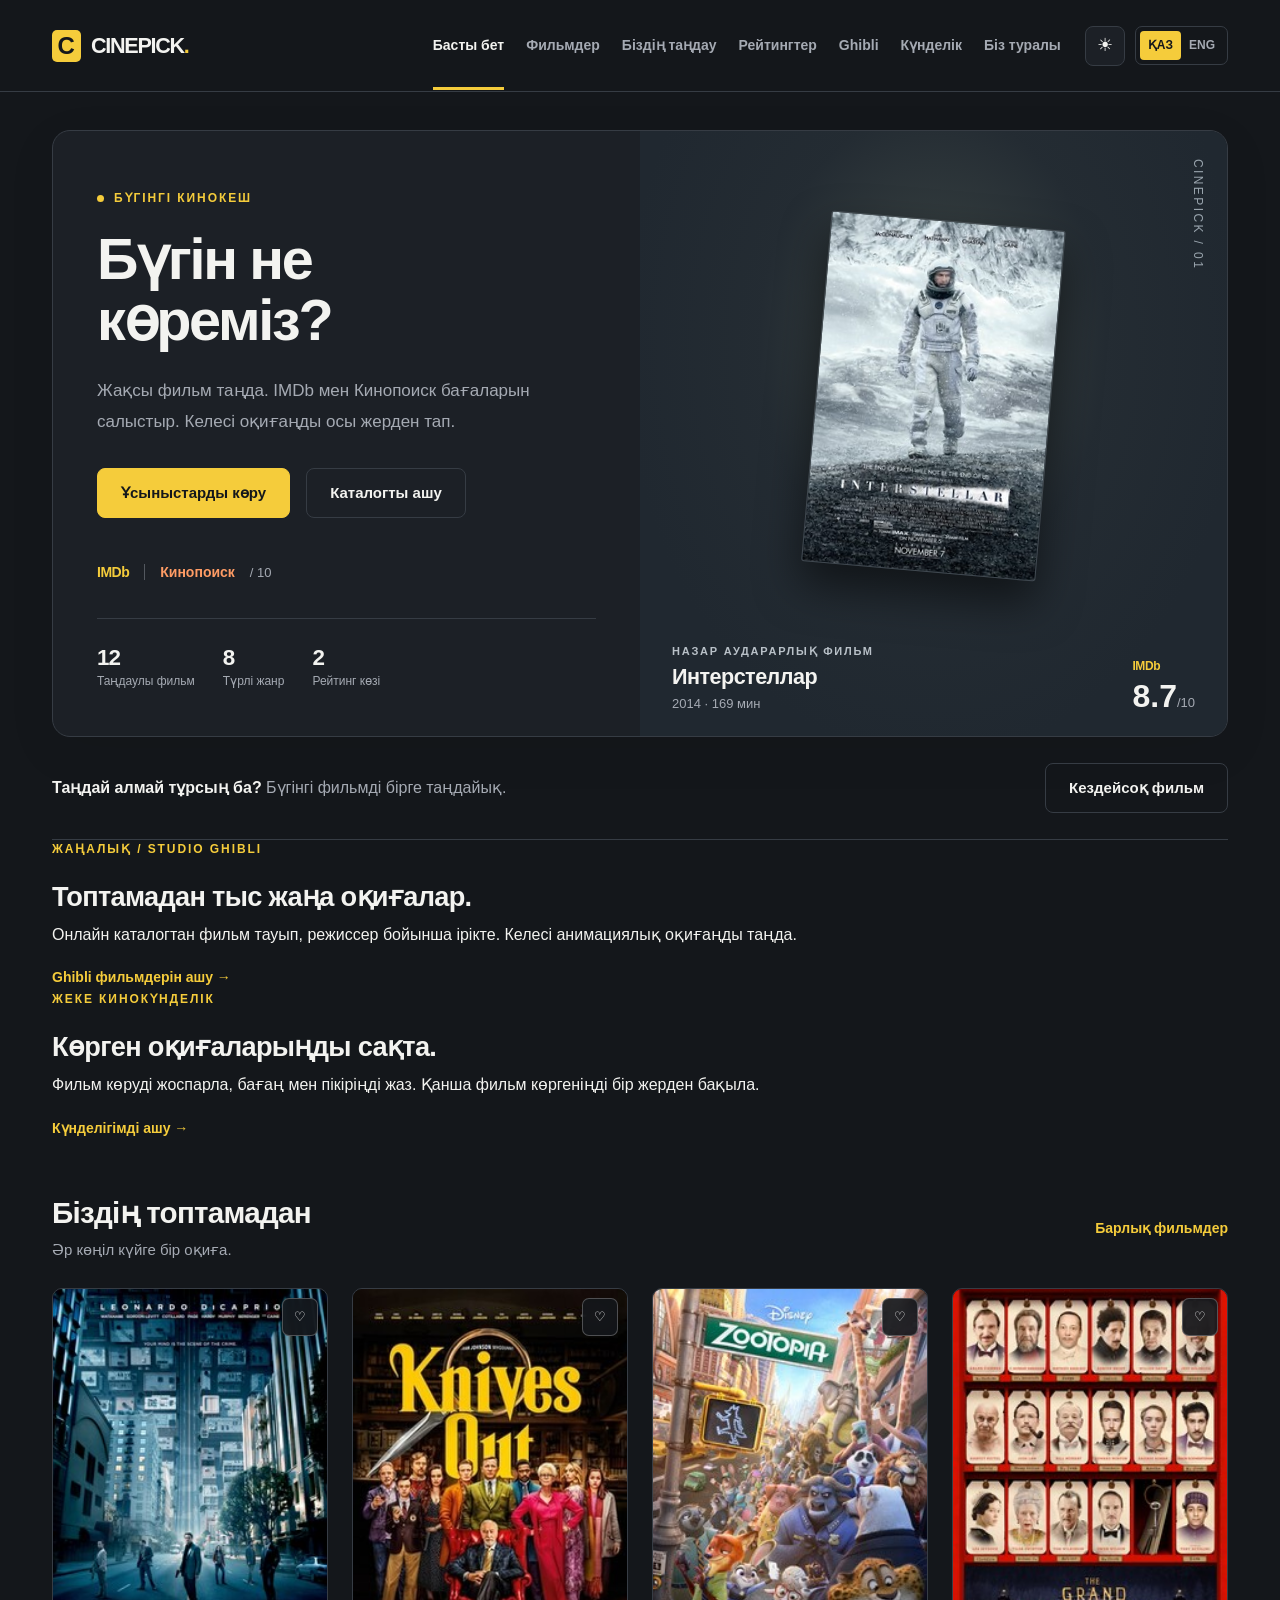
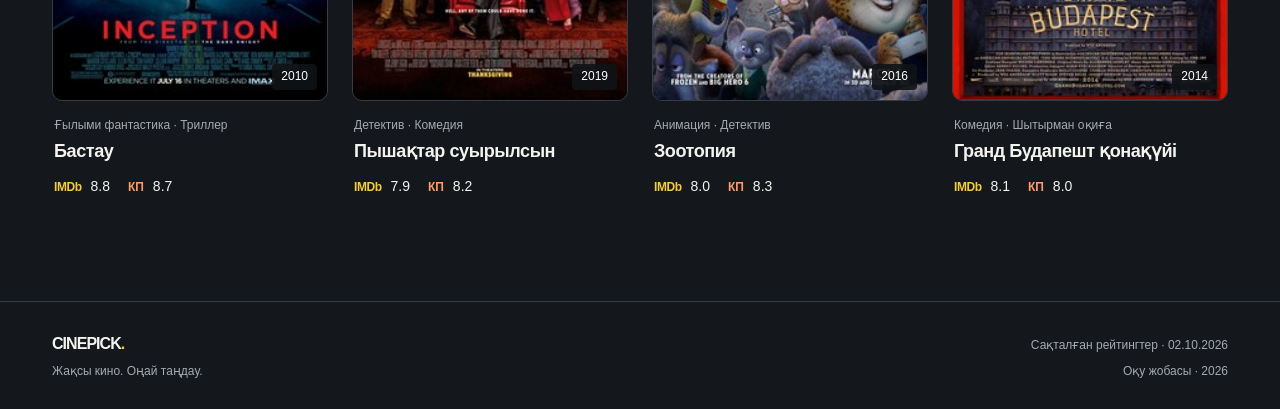
==== commit 85fca752: "final check" ====
--- a/index.html
+++ b/index.html
@@ -1,5 +1,4 @@
 <!DOCTYPE html>
-
 <html data-bs-theme="dark" lang="kk">
 <head>
 <meta charset="utf-8"/>
@@ -12,6 +11,7 @@
 <link href="vendor/bootstrap.min.css" rel="stylesheet"/>
 <link href="css/style.css" rel="stylesheet"/>
 <link href="css/endterm.css" rel="stylesheet"/>
+<link href="css/final.css" rel="stylesheet"/>
 </head>
 <body>
 <a class="skip-link" href="#main">Мазмұнға өту</a>
@@ -22,7 +22,10 @@
 <li><a href="movies.html">Фильмдер</a></li>
 <li><a href="picks.html">Біздің таңдау</a></li>
 <li><a href="ratings.html">Рейтингтер</a></li>
-<li><a href="about.html">Жоба туралы</a></li></ul>
+<li><a href="discover.html">Ghibli</a></li>
+<li><a href="journal.html">Күнделік</a></li>
+<li><a href="about.html">Біз туралы</a></li>
+</ul>
 <div class="nav-actions">
 <button aria-label="Тақырыпты ауыстыру" aria-pressed="false" class="theme-toggle" type="button">☀</button>
 <div aria-label="Тіл" class="language-switch"><a aria-current="true" href="index.html" hreflang="kk" lang="kk">ҚАЗ</a><a href="index-en.html" hreflang="en" lang="en">ENG</a></div>
@@ -39,6 +42,10 @@
 </div>
 <div class="col-lg-6 spotlight"><div class="spotlight-glow"></div><span class="vertical-note">CINEPICK / 01</span><a class="spotlight-poster" href="movies.html#film-tt0816692"><img alt="Интерстеллар" height="600" src="assets/posters/tt0816692.jpg" width="400"/></a><div aria-live="polite" class="spotlight-caption"><div><p class="eyebrow">Назар аударарлық фильм</p><h2>Интерстеллар</h2><p class="spotlight-meta">2014 · 169 мин</p></div><div class="spotlight-score"><span class="imdb-word">IMDb</span><strong>8.7<span>/10</span></strong></div></div></div>
 </section><section aria-label="Жылдам таңдау" class="home-toolbar"><p><strong>Таңдай алмай тұрсың ба?</strong> Бүгінгі фильмді бірге таңдайық.</p><button class="btn btn-outline" id="surprise-me" type="button">Кездейсоқ фильм</button></section>
+<section class="final-intro" aria-label="Жаңа мүмкіндіктер">
+<article class="final-feature"><p class="eyebrow">ЖАҢАЛЫҚ / STUDIO GHIBLI</p><h2>Топтамадан тыс жаңа оқиғалар.</h2><p>Онлайн каталогтан фильм тауып, режиссер бойынша ірікте. Келесі анимациялық оқиғаңды таңда.</p><a class="text-link" href="discover.html">Ghibli фильмдерін ашу →</a></article>
+<article class="final-feature"><p class="eyebrow">ЖЕКЕ КИНОКҮНДЕЛІК</p><h2>Көрген оқиғаларыңды сақта.</h2><p>Фильм көруді жоспарла, бағаң мен пікіріңді жаз. Қанша фильм көргеніңді бір жерден бақыла.</p><a class="text-link" href="journal.html">Күнделігімді ашу →</a></article>
+</section>
 <section class="section-space"><div class="section-heading"><div><h2>Біздің топтамадан</h2><p class="muted">Әр көңіл күйге бір оқиға.</p></div><a class="text-link" href="movies.html">Барлық фильмдер</a></div><div class="movie-grid home-grid"><article class="movie-card genre-scifi genre-thriller" id="film-tt1375666">
 <a class="poster-link" href="movies.html#film-tt1375666"><img alt="Бастау" height="600" loading="lazy" src="assets/posters/tt1375666.jpg" width="400"/><span class="poster-year">2010</span></a>
 <div class="card-body">
